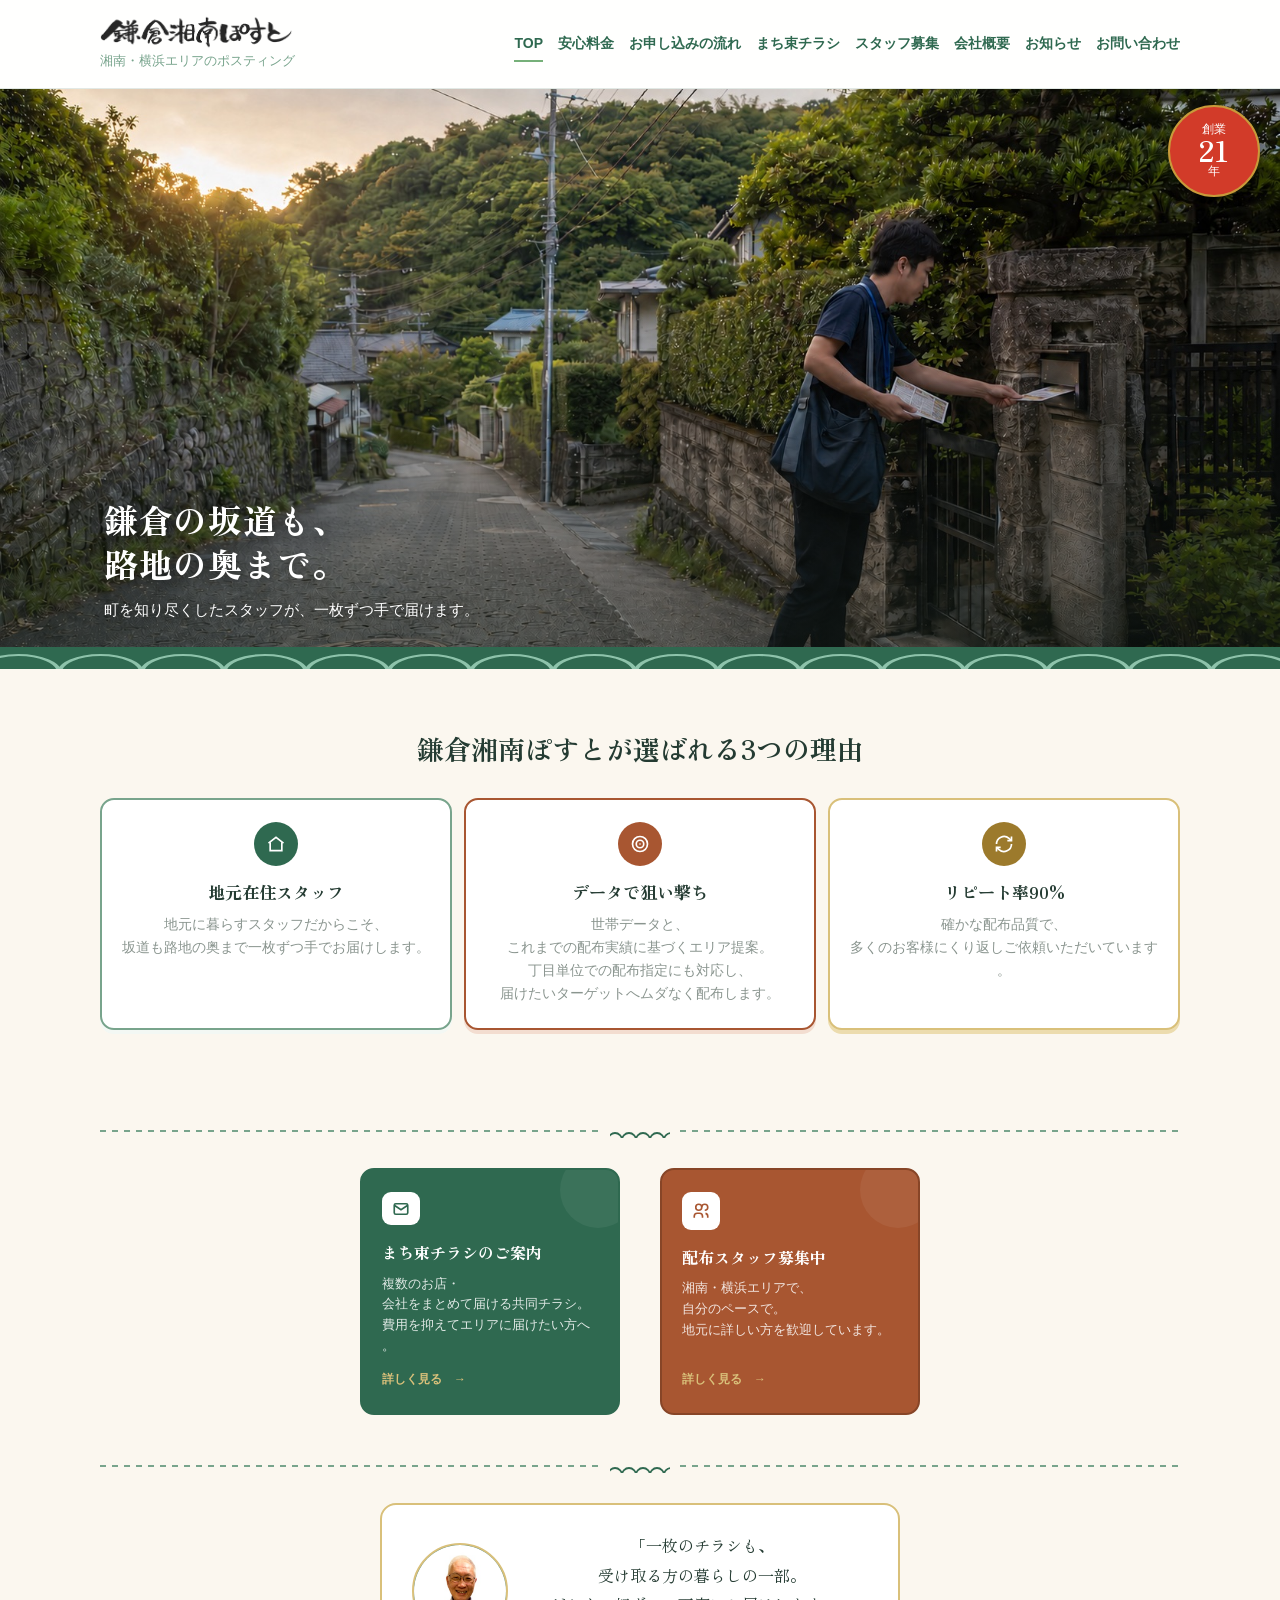
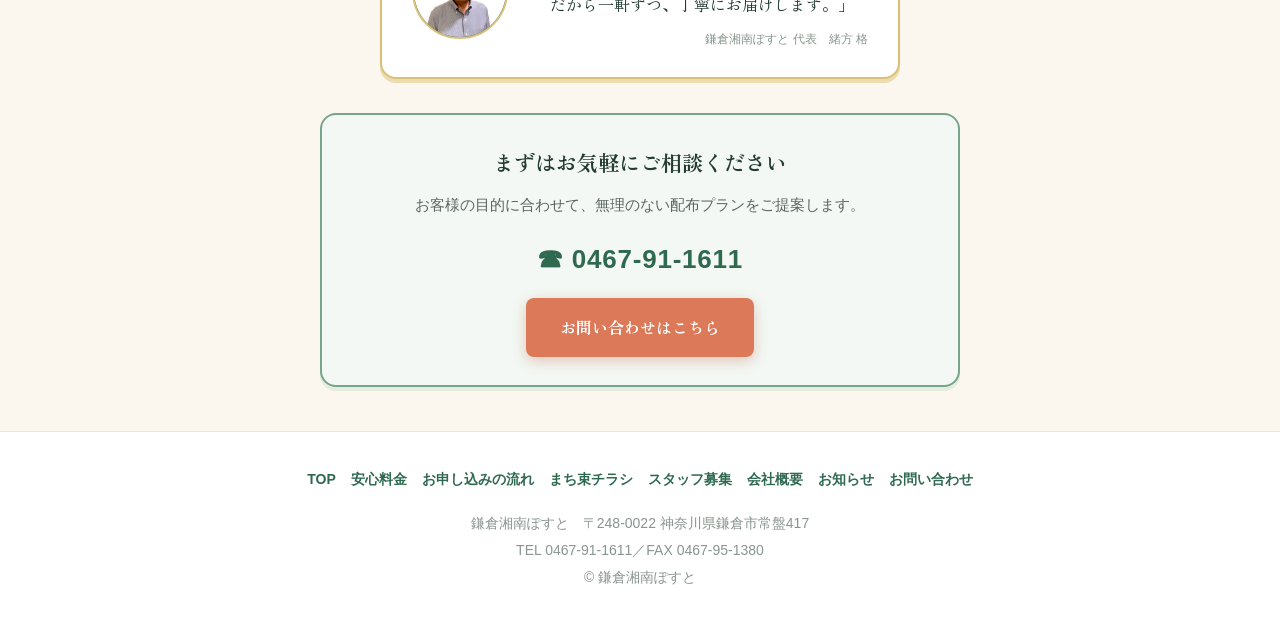
==== index.html @ 2217331f "Add files via upload" ====
<!DOCTYPE html>
<html lang="ja">
<head>
<meta charset="UTF-8">
<meta name="viewport" content="width=device-width, initial-scale=1">
<meta name="format-detection" content="telephone=no, date=no, address=no, email=no">
<title>鎌倉湘南ぽすと｜低価格・高品質のポスティング【湘南・横浜エリア】</title>
<meta name="description" content="湘南・横浜エリアの地域密着ポスティング。町を知り尽くしたスタッフが一枚ずつ手で届けます。リピート率90%の確かな配布品質。">
<link rel="preconnect" href="https://fonts.googleapis.com">
<link rel="preconnect" href="https://fonts.gstatic.com" crossorigin>
<link href="https://fonts.googleapis.com/css2?family=Zen+Old+Mincho:wght@700;900&display=swap" rel="stylesheet">
<link rel="stylesheet" href="css/style.css?v=20260710a">
</head>
<body>
<header class="site-header">
  <div class="inner">
    <a class="brand" href="index.html">
      <img class="brand-logo" src="img/logo.png" alt="鎌倉湘南ぽすと">
      <span class="brand-tag">湘南・横浜エリアのポスティング</span>
    </a>
    <button class="nav-toggle" aria-label="メニュー">≡</button>
    <nav class="nav" id="nav">
      <a href="index.html" class="is-current">TOP</a>
      <a href="price.html">安心料金</a>
      <a href="flow.html">お申し込みの流れ</a>
      <a href="machitaba.html">まち束チラシ</a>
      <a href="recruit.html">スタッフ募集</a>
      <a href="company.html">会社概要</a>
      <a href="news.html">お知らせ</a>
      <a href="contact.html">お問い合わせ</a>
    </nav>
  </div>
</header>

<section class="hero">
  <!-- ヒーロー画像：img/hero.jpg（採用＝配達シーン4案・徒歩投函）。差し替えるときはこのファイルを置き換える（JPEG推奨・目安600KB以下） -->
  <img class="hero-art" src="img/hero.jpg" width="1672" height="941" fetchpriority="high" decoding="async" alt="夕暮れの鎌倉、坂道沿いの家のポストへ歩いてチラシを投函する配達スタッフ">
  <div class="hero-overlay"></div>
  <div class="hero-copy">
    <h1>鎌倉の坂道も、<br>路地の奥まで。</h1>
    <p>町を知り尽くしたスタッフが、<br class="br-sm">一枚ずつ手で届けます。</p>
  </div>
  <div class="hero-seal"><span>創業</span><span class="num">21</span><span>年</span></div>
</section>

<svg class="wave-band" viewBox="0 0 560 22" preserveAspectRatio="none" aria-hidden="true">
  <rect width="560" height="22" fill="#2f6950"/>
  <g fill="none" stroke="#9fd3bb" stroke-width="2" opacity="0.85">
    <path d="M-10,26 a18,18 0 0,1 36,0 M26,26 a18,18 0 0,1 36,0 M62,26 a18,18 0 0,1 36,0 M98,26 a18,18 0 0,1 36,0 M134,26 a18,18 0 0,1 36,0 M170,26 a18,18 0 0,1 36,0 M206,26 a18,18 0 0,1 36,0 M242,26 a18,18 0 0,1 36,0 M278,26 a18,18 0 0,1 36,0 M314,26 a18,18 0 0,1 36,0 M350,26 a18,18 0 0,1 36,0 M386,26 a18,18 0 0,1 36,0 M422,26 a18,18 0 0,1 36,0 M458,26 a18,18 0 0,1 36,0 M494,26 a18,18 0 0,1 36,0 M530,26 a18,18 0 0,1 36,0"/>
  </g>
</svg>

<main class="container">
  <section>
    <h2>鎌倉湘南ぽすとが選ばれる<br class="br-sm">3つの理由</h2>
    <div class="features">
      <div class="feature">
        <div class="ico-badge"><svg viewBox="0 0 24 24" fill="none" stroke="#fff" stroke-width="2"><path d="M3 11l9-7 9 7"/><path d="M5 10v10h14V10"/></svg></div>
        <h3>地元在住スタッフ</h3>
        <p>地元に暮らすスタッフだからこそ、<br class="br-sm">坂道も路地の奥まで一枚ずつ手でお届けします。</p>
      </div>
      <div class="feature">
        <div class="ico-badge"><svg viewBox="0 0 24 24" fill="none" stroke="#fff" stroke-width="2"><circle cx="12" cy="12" r="9"/><circle cx="12" cy="12" r="4.5"/><circle cx="12" cy="12" r="1" fill="#fff" stroke="none"/></svg></div>
        <h3>データで狙い撃ち</h3>
        <p>世帯データと、これまでの配布実績に基づくエリア提案。<br class="br-sm">丁目単位での配布指定にも対応し、<br class="br-sm">届けたいターゲットへムダなく配布します。</p>
      </div>
      <div class="feature">
        <div class="ico-badge"><svg viewBox="0 0 24 24" fill="none" stroke="#fff" stroke-width="2"><path d="M3 12a9 9 0 0 1 15-6.7L21 8"/><path d="M21 3v5h-5"/><path d="M21 12a9 9 0 0 1-15 6.7L3 16"/><path d="M3 21v-5h5"/></svg></div>
        <h3>リピート率90%</h3>
        <p>確かな配布品質で、多くのお客様に<br class="br-sm">くり返しご依頼いただいています。</p>
      </div>
    </div>
  </section>

  <div class="divider">
    <span class="line"></span>
    <svg width="60" height="14" viewBox="0 0 60 14" aria-hidden="true"><g fill="none" stroke="#2f6950" stroke-width="1.8"><path d="M-2,16 a7,7 0 0,1 14,0 M12,16 a7,7 0 0,1 14,0 M26,16 a7,7 0 0,1 14,0 M40,16 a7,7 0 0,1 14,0 M54,16 a7,7 0 0,1 14,0"/></g></svg>
    <span class="line"></span>
  </div>

  <div class="banners">
    <a class="banner" href="machitaba.html">
      <div class="banner-ico"><svg viewBox="0 0 24 24" fill="none" stroke-width="2.2"><rect x="3" y="5" width="18" height="14" rx="2"/><path d="M3 7l9 6 9-6"/></svg></div>
      <h3>まち束チラシのご案内</h3>
      <p>複数のお店・会社をまとめて届ける共同チラシ。費用を抑えてエリアに届けたい方へ。</p>
      <span class="banner-more">詳しく見る　→</span>
    </a>

    <a class="banner terracotta" href="recruit.html">
      <div class="banner-ico"><svg viewBox="0 0 24 24" fill="none" stroke-width="2.2"><path d="M17 11a4 4 0 1 0-4-4"/><path d="M3 21v-2a4 4 0 0 1 4-4h3a4 4 0 0 1 4 4v2"/><circle cx="9" cy="7" r="4"/><path d="M21 21v-2a4 4 0 0 0-3-3.87"/></svg></div>
      <h3>配布スタッフ募集中</h3>
      <p>湘南・横浜エリアで、自分のペースで。地元に詳しい方を歓迎しています。</p>
      <span class="banner-more">詳しく見る　→</span>
    </a>
  </div>

  <div class="divider">
    <span class="line"></span>
    <svg width="60" height="14" viewBox="0 0 60 14" aria-hidden="true"><g fill="none" stroke="#2f6950" stroke-width="1.8"><path d="M-2,16 a7,7 0 0,1 14,0 M12,16 a7,7 0 0,1 14,0 M26,16 a7,7 0 0,1 14,0 M40,16 a7,7 0 0,1 14,0 M54,16 a7,7 0 0,1 14,0"/></g></svg>
    <span class="line"></span>
  </div>

  <div class="voice">
    <div class="avatar"><img src="img/ogata-portrait.jpg" width="96" height="96" loading="lazy" decoding="async" alt="代表 緒方格"></div>
    <div>
      <blockquote>「一枚のチラシも、受け取る方の暮らしの一部。<br>だから一軒ずつ、丁寧にお届けします。」</blockquote>
      <cite>鎌倉湘南ぽすと 代表　緒方 格</cite>
    </div>
  </div>

  <div class="cta">
    <h2>まずはお気軽に<br class="br-sm">ご相談ください</h2>
    <p>お客様の目的に合わせて、無理のない配布プランをご提案します。</p>
    <a class="tel" href="tel:0467911611">☎ 0467-91-1611</a>
    <a class="btn" href="contact.html">お問い合わせはこちら</a>
  </div>
</main>

<footer class="site-footer">
  <div class="container">
    <nav class="nav">
      <a href="index.html">TOP</a>
      <a href="price.html">安心料金</a>
      <a href="flow.html">お申し込みの流れ</a>
      <a href="machitaba.html">まち束チラシ</a>
      <a href="recruit.html">スタッフ募集</a>
      <a href="company.html">会社概要</a>
      <a href="news.html">お知らせ</a>
      <a href="contact.html">お問い合わせ</a>
    </nav>
    <p>鎌倉湘南ぽすと　〒248-0022 神奈川県鎌倉市常盤417<br>TEL 0467-91-1611／FAX 0467-95-1380<br>© 鎌倉湘南ぽすと</p>
  </div>
</footer>
<script src="js/nav.js"></script>
</body>
</html>
---- css/style.css ----
/* 鎌倉湘南ぽすと 共通スタイル（和モダン・写真主役） */
:root {
  --green-dark: #243b32;
  --green: #76b079;
  --green-soft: #78a48c;
  --green-deep: #2f6950;
  --green-bg: #f3f8f4;
  --cream: #fbf7ef;
  --coral: #db7958;
  --coral-hover: #c96848;
  --vermilion: #d23b29;
  --gold: #c89a3a;
  --gold-muted: #d9c07a;
  --gold-muted-bg: #ecdcae;
  --terracotta: #a85631;
  --terracotta-deep: #874527;
  --terracotta-bg: #f3ddd0;
  --text: #5b6661;
  --border: #e2e9e5;
  --serif: "Zen Old Mincho", "Hiragino Mincho ProN", serif;
  --sans: "Hiragino Kaku Gothic ProN", "Yu Gothic", Meiryo, sans-serif;
}
* { box-sizing: border-box; }
html { scroll-behavior: smooth; overflow-x: hidden; }
body {
  margin: 0; overflow-x: hidden; color: var(--text); background: var(--cream);
  font-family: var(--sans); font-size: 17px; line-height: 1.9;
  -webkit-text-size-adjust: 100%;
  line-break: strict; word-break: normal;
}
h1, h2, h3, p, .lead, .areas, .brand-tag, .nav a, td, th, li, blockquote, cite, .banner-more { word-break: keep-all; overflow-wrap: break-word; }
.tel, a[href^="mailto"] { overflow-wrap: anywhere; }
a { color: var(--green-deep); }
img { max-width: 100%; height: auto; display: block; }
.container { width: 100%; max-width: 1120px; margin: 0 auto; padding: 0 20px; }
.serif { font-family: var(--serif); }

/* ヘッダー */
.site-header { position: sticky; top: 0; z-index: 50; background: rgba(255,255,255,.95); border-bottom: 1px solid var(--border); backdrop-filter: saturate(180%) blur(6px); }
.site-header .inner { display: flex; align-items: center; justify-content: space-between; padding: 14px 20px; max-width: 1120px; margin: 0 auto; }
.brand { display: flex; flex-direction: column; text-decoration: none; color: var(--green-dark); flex-shrink: 0; }
.brand-logo { height: 36px; width: auto; display: block; }
.brand-tag { font-size: 12.5px; color: var(--green-soft); white-space: nowrap; }
.nav { display: flex; flex-wrap: wrap; gap: 4px 15px; }
.nav a { color: var(--green-deep); font-size: 14px; font-weight: 700; text-decoration: none; padding: 4px 0; white-space: nowrap; }
.nav a:hover { color: var(--coral); }
.nav a.is-current { border-bottom: 2px solid var(--green); }
.nav-toggle { display: none; background: none; border: 0; font-size: 26px; color: var(--green-dark); cursor: pointer; }

/* ヒーロー */
.hero { position: relative; overflow: hidden; height: clamp(320px, 62vh, 560px); }
.hero .hero-art { width: 100%; height: 100%; object-fit: cover; object-position: center 30%; display: block; }
.hero-overlay { position: absolute; inset: 0; background: linear-gradient(180deg, rgba(20,30,25,0) 40%, rgba(20,30,25,.5)); }
.hero-copy { position: absolute; left: 0; right: 0; bottom: 0; padding: 22px 24px; max-width: 1120px; margin: 0 auto; }
.hero-copy h1 { font-family: var(--serif); color: #fff; font-size: 34px; font-weight: 900; line-height: 1.3; letter-spacing: .02em; margin: 0; text-shadow: 0 2px 14px rgba(0,0,0,.55); }
.hero-copy p { color: #fff; font-size: 15px; margin: 10px 0 0; text-shadow: 0 1px 8px rgba(0,0,0,.65); }
.hero-seal { position: absolute; top: 16px; right: 20px; width: 92px; height: 92px; border-radius: 50%; background: var(--vermilion); color: #fff; display: flex; flex-direction: column; align-items: center; justify-content: center; line-height: 1.05; box-shadow: 0 3px 12px rgba(0,0,0,.28); border: 2px solid var(--gold); }
.hero-seal .num { font-family: var(--serif); font-size: 28px; font-weight: 900; }
.hero-seal span { font-size: 12px; }

/* 青海波の帯 */
.wave-band { display: block; width: 100%; height: 22px; }

/* ページ見出し（下層ページ） */
.page-head { text-align: center; padding: 44px 0 8px; }
.page-head .eyebrow { color: var(--green-soft); font-size: 12px; font-weight: 700; letter-spacing: .12em; margin: 0 0 6px; }
.page-head h1 { font-family: var(--serif); color: var(--green-dark); font-size: 28px; font-weight: 900; margin: 0; }

/* セクション */
main section { padding: 18px 0 42px; }
main section h2 { font-family: var(--serif); color: var(--green-dark); font-size: 27px; font-weight: 700; text-align: center; margin: 36px 0 24px; }
main section h3 { font-family: var(--serif); color: var(--green-deep); font-size: 19px; font-weight: 700; margin: 40px 0 12px; }
.lead { text-align: center; max-width: 680px; margin: 0 auto 18px; font-size: 15px; }
main section p { margin: 0 0 18px; font-size: 15px; }

/* 特徴カード */
.features { display: grid; grid-template-columns: repeat(3, 1fr); gap: 12px; margin: 8px 0; }
.feature { min-width: 0; text-align: center; background: #fff; border: 2px solid var(--green-soft); border-radius: 14px; padding: 22px 14px; box-shadow: 0 4px 0 var(--green-bg); }
.feature:nth-child(2) { border-color: var(--terracotta); box-shadow: 0 4px 0 var(--terracotta-bg); }
.feature:nth-child(3) { border-color: var(--gold-muted); box-shadow: 0 4px 0 var(--gold-muted-bg); }
.feature .ico-badge { width: 44px; height: 44px; border-radius: 50%; margin: 0 auto 10px; display: flex; align-items: center; justify-content: center; background: var(--green-deep); }
.feature:nth-child(2) .ico-badge { background: var(--terracotta); }
.feature:nth-child(3) .ico-badge { background: #9c7a2c; }
.feature .ico-badge svg { width: 20px; height: 20px; }
.feature h3 { font-family: var(--serif); color: var(--green-dark); font-size: 17px; font-weight: 900; margin: 0 0 6px; }
.feature p { font-size: 13.5px; line-height: 1.7; margin: 0; color: #8a958f; }

/* セクション区切り（波モチーフ） */
.divider { display: flex; align-items: center; gap: 10px; margin: 44px 0 30px; }
.divider .line { flex: 1; height: 2px; background: repeating-linear-gradient(90deg, var(--green-soft), var(--green-soft) 6px, transparent 6px, transparent 12px); }
.divider svg { flex-shrink: 0; }

/* バナー（まち束チラシ・募集など） */
.banners { display: grid; grid-template-columns: repeat(2, minmax(0, 260px)); gap: 40px; margin: 12px auto; justify-content: center; }
.banner { min-width: 0; display: flex; flex-direction: column; text-decoration: none; padding: 22px 20px; border-radius: 14px; border: 2px solid var(--green-deep); background: var(--green-deep); text-align: left; color: #fff; position: relative; overflow: hidden; aspect-ratio: 1 / 0.95; }
.banner::before { content: ""; position: absolute; top: -18px; right: -18px; width: 76px; height: 76px; border-radius: 50%; background: rgba(255,255,255,.06); }
.banner .banner-ico { width: 38px; height: 38px; border-radius: 9px; background: #fff; display: flex; align-items: center; justify-content: center; margin-bottom: 12px; }
.banner .banner-ico svg { width: 18px; height: 18px; }
.banner h3 { font-family: var(--serif); font-size: 16px; font-weight: 900; margin: 0 0 6px; color: #fff; }
.banner p { margin: 0; font-size: 12.5px; line-height: 1.65; color: rgba(255,255,255,.85); }
.banner .banner-more { margin-top: auto; padding-top: 12px; font-size: 12px; font-weight: 700; color: var(--gold-muted); }
.banner.terracotta { border-color: var(--terracotta-deep); background: var(--terracotta); }
.banner.terracotta .banner-ico svg { stroke: var(--terracotta); }
.banner:not(.terracotta) .banner-ico svg { stroke: var(--green-deep); }

@media (max-width: 560px) {
  .banners { grid-template-columns: 1fr; }
  .banner { aspect-ratio: auto; }
  .hero { height: clamp(320px, 130vw, 480px); }
  .hero .hero-art { object-position: 74% 38%; }
  .hero-seal { width: 72px; height: 72px; }
  .hero-seal .num { font-size: 22px; }
  .hero-seal span { font-size: 10px; }
  .voice { flex-direction: column; text-align: center; gap: 16px; padding: 24px 20px; }
  .voice cite { text-align: center; }
}

/* 代表のひとこと */
.voice { display: flex; align-items: center; gap: 28px; max-width: 520px; margin: 18px auto; padding: 26px 30px; border: 2px solid var(--gold-muted); border-radius: 16px; background: #fff; box-shadow: 0 4px 0 var(--gold-muted-bg); }
.voice > div:last-child { min-width: 0; flex: 1; }
.voice .avatar { width: 96px; height: 96px; border-radius: 50%; background: var(--green-deep); color: #fff; font-size: 12px; font-weight: 700; display: flex; align-items: center; justify-content: center; flex-shrink: 0; overflow: hidden; border: 2px solid var(--gold-muted); }
.voice .avatar img { width: 100%; height: 100%; object-fit: cover; object-position: center 15%; }
.voice blockquote { margin: 0; font-family: var(--serif); font-size: 16px; line-height: 1.85; color: var(--green-dark); text-align: center; }
.voice cite { display: block; font-style: normal; font-size: 12px; color: #8a958f; margin-top: 8px; text-align: right; }

/* 料金テーブル */
/* 地区カード（料金） */
.area-block { border: 2px solid var(--green-soft); border-radius: 14px; overflow: hidden; margin: 0 0 64px; background: #fff; box-shadow: 0 4px 0 var(--green-bg); }
.area-block:last-child { margin-bottom: 0; }
.area-block .area-head { background: var(--green-bg); padding: 18px 20px; border-bottom: 1px solid var(--border); }
.area-block .area-head h3 { margin: 0 0 8px; padding: 0; border: 0; font-family: var(--serif); color: var(--green-dark); font-size: 21px; }
.area-block .areas { margin: 0; font-size: 14px; color: var(--text); line-height: 1.95; word-break: keep-all; overflow-wrap: break-word; }
.area-block .areas .a { white-space: nowrap; }
.area-block .area-body { padding: 8px 20px 20px; }
.area-block .area-body .price-table { margin: 0; }
.area-block .area-body .note { margin: 12px 0 0; font-size: 13px; color: #8a958f; }

/* 注意書きボックス */
.note-box { max-width: 680px; margin: 0 auto; border: 2px solid var(--gold-muted); border-radius: 14px; background: #fff; box-shadow: 0 4px 0 var(--gold-muted-bg); padding: 20px 24px; }
.note-box h2 { margin: 0 0 10px; font-family: var(--serif); color: var(--green-deep); font-size: 17px; text-align: center; }
.note-box p { margin: 0 0 12px; font-size: 14px; line-height: 1.9; text-align: center; }
.note-box p:last-child { margin-bottom: 0; }

.price-table { width: 100%; max-width: 420px; border-collapse: collapse; margin: 14px auto 40px; font-size: 16px; }
.area-block .area-body .price-table { max-width: none; }
.price-table caption { font-family: var(--serif); font-weight: 700; color: var(--green-dark); text-align: center; margin-bottom: 8px; }
.price-table th, .price-table td { border: 1px solid var(--border); padding: 12px 14px; text-align: center; }
.price-table th { background: var(--green-bg); color: var(--green-deep); }
.price-table td:last-child { white-space: nowrap; }

/* 流れステップ */
.steps { list-style: none; counter-reset: step; padding: 0; margin: 8px auto; max-width: 700px; }
.steps li { position: relative; border: 2px solid var(--border); border-radius: 14px; background: #fff; padding: 22px 24px 22px 68px; margin-bottom: 30px; box-shadow: 0 4px 0 var(--green-bg); }
.steps li::before { counter-increment: step; content: counter(step); position: absolute; left: 18px; top: 20px; width: 36px; height: 36px; display: flex; align-items: center; justify-content: center; border-radius: 50%; background: var(--green-deep); color: #fff; font-family: var(--serif); font-weight: 700; font-size: 17px; }
.steps li:not(:last-child)::after { content: ""; position: absolute; left: 35px; bottom: -22px; height: 22px; border-left: 2px dotted var(--green); opacity: .6; }
.steps li h3 { font-family: var(--serif); margin: 0 0 10px; color: var(--green-deep); font-size: 21px; }
.steps li p { margin: 0; font-size: 15px; line-height: 1.95; }

/* お知らせ */
.news-list { list-style: none; padding: 0; margin: 8px auto; max-width: 700px; }
.news-list li { display: flex; gap: 16px; border-bottom: 1px solid var(--border); padding: 16px 0; font-size: 16px; }
.news-list time { color: var(--green-soft); white-space: nowrap; font-weight: 700; flex-shrink: 0; }
.news-list li span { flex: 1; min-width: 0; word-break: keep-all; overflow-wrap: break-word; }

@media (max-width: 560px) {
  .news-list li { flex-direction: column; gap: 6px; }
}

/* 定義リスト（会社概要） */
.info-table { width: 100%; max-width: 640px; margin: 12px auto; border-collapse: collapse; table-layout: fixed; }
.info-table th, .info-table td { border-bottom: 1px solid var(--border); padding: 14px 12px; text-align: left; font-size: 16px; vertical-align: top; overflow-wrap: break-word; }
.info-table th { width: 34%; color: var(--green-deep); font-family: var(--serif); }
.info-table td { width: 66%; }
.info-table.center { max-width: 360px; }
.info-table.center th, .info-table.center td { text-align: center; }
.info-table.center th { width: 50%; }
.info-table.center td { width: 50%; }

/* フォーム */
.form { max-width: 480px; margin: 8px auto; background: #fff; border: 1px solid var(--border); border-radius: 16px; padding: 32px 28px; box-shadow: 0 4px 14px rgba(44,64,55,.05); }
.form label { display: block; margin-bottom: 18px; font-size: 14px; font-weight: 700; color: var(--green-deep); }
.form label:last-of-type { margin-bottom: 22px; }
.form input, .form textarea, .form select { width: 100%; margin-top: 8px; padding: 12px; border: 1px solid var(--border); border-radius: 8px; font-size: 16px; font-family: inherit; font-weight: 400; color: var(--text); background: #fff; }
.form select { appearance: auto; }
.form .checkbox-row { display: flex; align-items: flex-start; gap: 8px; font-size: 13px; font-weight: 400; color: var(--text); }
.form .checkbox-row input[type="checkbox"] { width: auto; margin-top: 3px; flex-shrink: 0; }
.form .btn { width: 100%; }

/* CTA */
.cta { margin: 34px auto 8px; max-width: 640px; padding: 28px 22px; border-radius: 16px; border: 2px solid var(--green-soft); background: var(--green-bg); box-shadow: 0 4px 0 #e3ecdf; text-align: center; }
.cta h2 { font-family: var(--serif); color: var(--green-dark); font-size: 21px; margin: 0 0 8px; }
.cta p { font-size: 15px; margin: 0 0 16px; }
.tel { display: block; color: var(--green-deep); font-size: 26px; font-weight: 700; letter-spacing: .03em; text-decoration: none; margin-bottom: 14px; }
.btn { display: inline-block; padding: 14px 34px; border: 0; cursor: pointer; border-radius: 8px; color: #fff; background: var(--coral); box-shadow: 0 4px 14px rgba(182,84,51,.3); font-family: var(--serif); font-size: 16px; font-weight: 700; text-decoration: none; }
.btn:hover, .btn:focus { background: var(--coral-hover); }

/* フッター */
.site-footer { border-top: 1px solid var(--border); margin-top: 44px; padding: 30px 0; text-align: center; font-size: 14px; color: #8a958f; background: #fff; }
.site-footer .nav { justify-content: center; margin-bottom: 14px; }

/* スマホでだけ改行させる */
.br-sm { display: none; }
@media (max-width: 480px) {
  .br-sm { display: inline; }
}

/* スマホでは番号バッジを上に出して、本文の横幅を確保する */
@media (max-width: 560px) {
  .steps li { padding: 62px 20px 20px 20px; }
  .steps li::before { left: 20px; top: 18px; }
  .steps li:not(:last-child)::after { left: 37px; }
}

/* レスポンシブ */
@media (max-width: 900px) {
  body { font-size: 16px; }
  .features { grid-template-columns: 1fr; }
  .hero-copy h1 { font-size: 26px; }
  .page-head h1 { font-size: 23px; }
  .brand-logo { height: 28px; }
  .brand-tag { font-size: 10.5px; }
  .nav-toggle { display: block; }
  /* ハンバーガー化はヘッダーのメニューだけ。フッターのリンク集は常時テキスト表示 */
  .site-header .nav { display: none; position: absolute; top: 100%; left: 0; right: 0; flex-direction: column; gap: 0; background: #fff; border-bottom: 1px solid var(--border); padding: 8px 20px 16px; }
  .site-header .nav.open { display: flex; }
  .site-header .nav a { padding: 12px 0; border-bottom: 1px solid var(--border); }
  .site-footer .nav { gap: 2px 18px; padding: 0 12px; }
  .site-footer .nav a { padding: 6px 2px; }
}
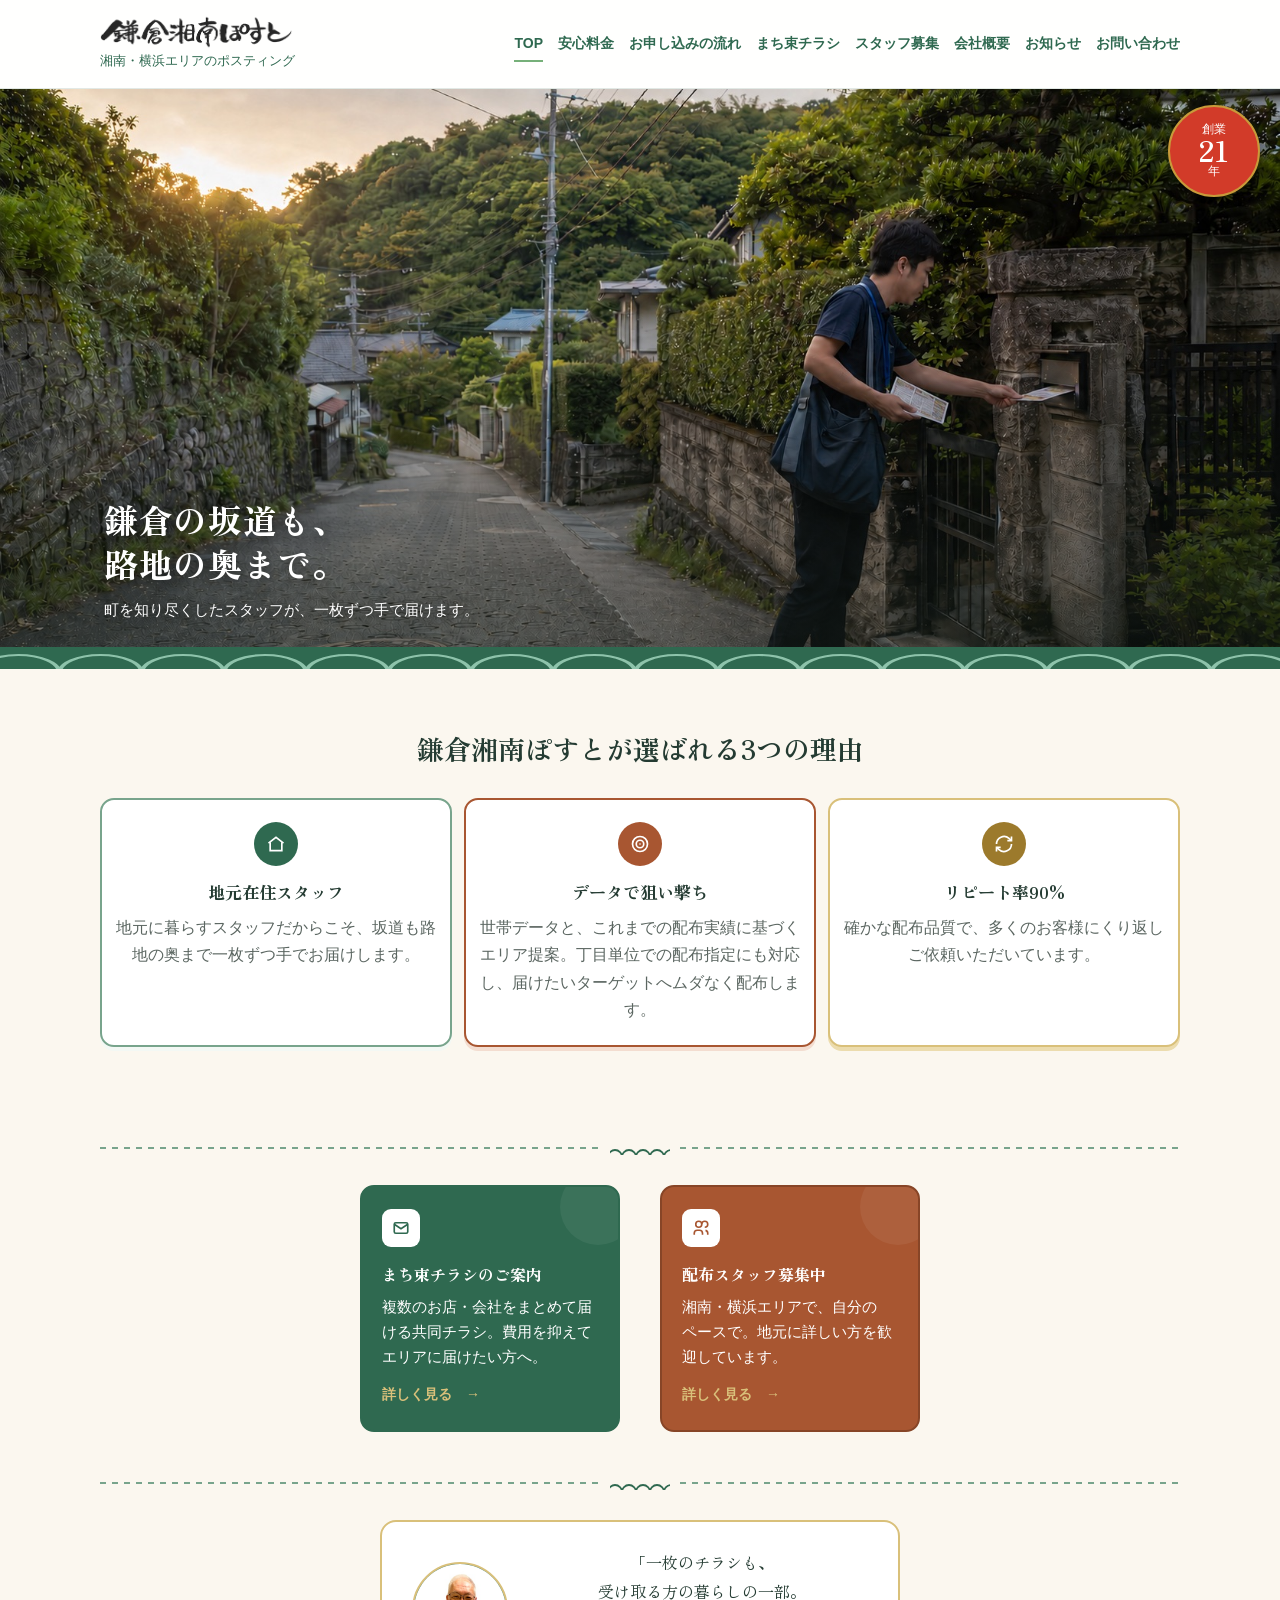
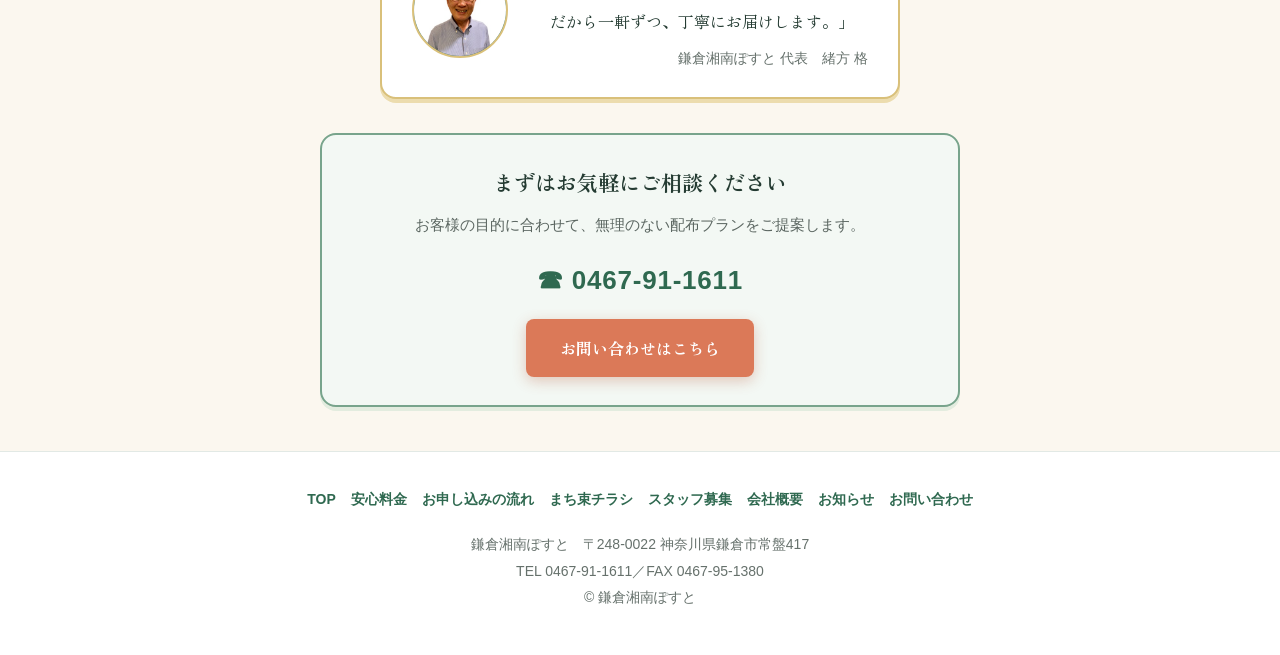
==== commit 72a898b9: "スマホ下の連絡バーを追加・CSSの版を20261124aに" ====
--- a/index.html
+++ b/index.html
@@ -2,16 +2,98 @@
 <html lang="ja">
 <head>
 <meta charset="UTF-8">
-<meta name="viewport" content="width=device-width, initial-scale=1">
+<meta name="viewport" content="width=device-width, initial-scale=1, viewport-fit=cover">
 <meta name="format-detection" content="telephone=no, date=no, address=no, email=no">
 <title>鎌倉湘南ぽすと｜低価格・高品質のポスティング【湘南・横浜エリア】</title>
 <meta name="description" content="湘南・横浜エリアの地域密着ポスティング。町を知り尽くしたスタッフが一枚ずつ手で届けます。リピート率90%の確かな配布品質。">
+<link rel="canonical" href="https://kamakurapost.com/">
+<meta property="og:type" content="website">
+<meta property="og:site_name" content="鎌倉湘南ぽすと">
+<meta property="og:locale" content="ja_JP">
+<meta property="og:title" content="鎌倉湘南ぽすと｜低価格・高品質のポスティング【湘南・横浜エリア】">
+<meta property="og:description" content="湘南・横浜エリアの地域密着ポスティング。町を知り尽くしたスタッフが一枚ずつ手で届けます。リピート率90%の確かな配布品質。">
+<meta property="og:url" content="https://kamakurapost.com/">
+<meta property="og:image" content="https://kamakurapost.com/img/hero.jpg">
+<meta property="og:image:width" content="1672">
+<meta property="og:image:height" content="941">
+<meta property="og:image:alt" content="夕暮れの鎌倉、坂道沿いの家のポストへ歩いてチラシを投函する配達スタッフ">
+<meta name="twitter:card" content="summary_large_image">
 <link rel="preconnect" href="https://fonts.googleapis.com">
 <link rel="preconnect" href="https://fonts.gstatic.com" crossorigin>
 <link href="https://fonts.googleapis.com/css2?family=Zen+Old+Mincho:wght@700;900&display=swap" rel="stylesheet">
-<link rel="stylesheet" href="css/style.css?v=20260710a">
+<link rel="stylesheet" href="css/style.css?v=20261124a">
+<!-- 構造化データ（JSON-LD）：このサイトの「会社の正体」を検索エンジン・AIに伝える唯一のブロック。
+     ⚠️ ここに書いてよいのは、ページ上に実際に表示されている事実だけ（Googleの構造化データポリシー）。
+     ⚠️ 営業時間・メールアドレス・口コミ・評価は未公表なので絶対に書き足さないこと。
+     住所/電話/料金を変えたときは、company.html・price.html・フッターと必ず一緒に直す。 -->
+<script type="application/ld+json">
+{
+  "@context": "https://schema.org",
+  "@type": "LocalBusiness",
+  "@id": "https://kamakurapost.com/#localbusiness",
+  "name": "鎌倉湘南ぽすと",
+  "legalName": "株式会社山鳳",
+  "url": "https://kamakurapost.com/",
+  "telephone": "+81-467-91-1611",
+  "faxNumber": "+81-467-95-1380",
+  "address": {
+    "@type": "PostalAddress",
+    "postalCode": "248-0022",
+    "addressCountry": "JP",
+    "addressRegion": "神奈川県",
+    "addressLocality": "鎌倉市",
+    "streetAddress": "常盤417"
+  },
+  "foundingDate": "2005-02",
+  "image": "https://kamakurapost.com/img/hero.jpg",
+  "logo": "https://kamakurapost.com/img/logo.png",
+  "sameAs": [
+    "https://www.google.com/maps?cid=4487396070537548105"
+  ],
+  "description": "神奈川県鎌倉市のポスティング（チラシ配布）会社。地元在住のスタッフが、鎌倉・逗子・藤沢・茅ヶ崎・葉山などの湘南地区と横浜市の一部で、一枚ずつ手で配布します。チラシのデザイン・印刷、共同チラシ「まち束チラシ」にも対応。",
+  "priceRange": "¥5.5〜¥11/枚（税抜）",
+  "areaServed": [
+    "鎌倉市",
+    "逗子市",
+    "藤沢市",
+    "茅ヶ崎市",
+    "葉山町",
+    "横浜市栄区"
+  ],
+  "hasOfferCatalog": {
+    "@type": "OfferCatalog",
+    "name": "サービス",
+    "itemListElement": [
+      {
+        "@type": "Offer",
+        "itemOffered": {
+          "@type": "Service",
+          "name": "ポスティング（チラシ配布）",
+          "url": "https://kamakurapost.com/price.html"
+        }
+      },
+      {
+        "@type": "Offer",
+        "itemOffered": {
+          "@type": "Service",
+          "name": "チラシのデザイン・印刷",
+          "url": "https://kamakurapost.com/company.html"
+        }
+      },
+      {
+        "@type": "Offer",
+        "itemOffered": {
+          "@type": "Service",
+          "name": "まち束チラシ（共同チラシ）",
+          "url": "https://kamakurapost.com/machitaba.html"
+        }
+      }
+    ]
+  }
+}
+</script>
 </head>
-<body>
+<body class="has-contact-bar">
 <header class="site-header">
   <div class="inner">
     <a class="brand" href="index.html">
@@ -131,6 +213,7 @@
     <p>鎌倉湘南ぽすと　〒248-0022 神奈川県鎌倉市常盤417<br>TEL 0467-91-1611／FAX 0467-95-1380<br>© 鎌倉湘南ぽすと</p>
   </div>
 </footer>
+<div class="contact-bar"><a class="cb-call" href="tel:0467911611">電話する</a><a class="cb-form" href="contact.html">フォームで問い合わせる</a></div>
 <script src="js/nav.js"></script>
 </body>
 </html>
--- a/css/style.css
+++ b/css/style.css
@@ -16,6 +16,7 @@
   --terracotta-deep: #874527;
   --terracotta-bg: #f3ddd0;
   --text: #5b6661;
+  --text-sub: #66716c; /* 補足の文字。白地で読める濃さ（旧 #8a958f は薄すぎた） */
   --border: #e2e9e5;
   --serif: "Zen Old Mincho", "Hiragino Mincho ProN", serif;
   --sans: "Hiragino Kaku Gothic ProN", "Yu Gothic", Meiryo, sans-serif;
@@ -40,7 +41,7 @@
 .site-header .inner { display: flex; align-items: center; justify-content: space-between; padding: 14px 20px; max-width: 1120px; margin: 0 auto; }
 .brand { display: flex; flex-direction: column; text-decoration: none; color: var(--green-dark); flex-shrink: 0; }
 .brand-logo { height: 36px; width: auto; display: block; }
-.brand-tag { font-size: 12.5px; color: var(--green-soft); white-space: nowrap; }
+.brand-tag { font-size: 12.5px; color: var(--green-deep); white-space: nowrap; }
 .nav { display: flex; flex-wrap: wrap; gap: 4px 15px; }
 .nav a { color: var(--green-deep); font-size: 14px; font-weight: 700; text-decoration: none; padding: 4px 0; white-space: nowrap; }
 .nav a:hover { color: var(--coral); }
@@ -83,7 +84,8 @@
 .feature:nth-child(3) .ico-badge { background: #9c7a2c; }
 .feature .ico-badge svg { width: 20px; height: 20px; }
 .feature h3 { font-family: var(--serif); color: var(--green-dark); font-size: 17px; font-weight: 900; margin: 0 0 6px; }
-.feature p { font-size: 13.5px; line-height: 1.7; margin: 0; color: #8a958f; }
+.feature p { font-size: 15.5px; line-height: 1.75; margin: 0; color: var(--text); word-break: normal; }
+.feature p .br-sm { display: none; }
 
 /* セクション区切り（波モチーフ） */
 .divider { display: flex; align-items: center; gap: 10px; margin: 44px 0 30px; }
@@ -97,8 +99,8 @@
 .banner .banner-ico { width: 38px; height: 38px; border-radius: 9px; background: #fff; display: flex; align-items: center; justify-content: center; margin-bottom: 12px; }
 .banner .banner-ico svg { width: 18px; height: 18px; }
 .banner h3 { font-family: var(--serif); font-size: 16px; font-weight: 900; margin: 0 0 6px; color: #fff; }
-.banner p { margin: 0; font-size: 12.5px; line-height: 1.65; color: rgba(255,255,255,.85); }
-.banner .banner-more { margin-top: auto; padding-top: 12px; font-size: 12px; font-weight: 700; color: var(--gold-muted); }
+.banner p { margin: 0; font-size: 14.5px; line-height: 1.7; color: #fff; word-break: normal; }
+.banner .banner-more { margin-top: auto; padding-top: 12px; font-size: 14px; font-weight: 700; color: var(--gold-muted); }
 .banner.terracotta { border-color: var(--terracotta-deep); background: var(--terracotta); }
 .banner.terracotta .banner-ico svg { stroke: var(--terracotta); }
 .banner:not(.terracotta) .banner-ico svg { stroke: var(--green-deep); }
@@ -121,7 +123,7 @@
 .voice .avatar { width: 96px; height: 96px; border-radius: 50%; background: var(--green-deep); color: #fff; font-size: 12px; font-weight: 700; display: flex; align-items: center; justify-content: center; flex-shrink: 0; overflow: hidden; border: 2px solid var(--gold-muted); }
 .voice .avatar img { width: 100%; height: 100%; object-fit: cover; object-position: center 15%; }
 .voice blockquote { margin: 0; font-family: var(--serif); font-size: 16px; line-height: 1.85; color: var(--green-dark); text-align: center; }
-.voice cite { display: block; font-style: normal; font-size: 12px; color: #8a958f; margin-top: 8px; text-align: right; }
+.voice cite { display: block; font-style: normal; font-size: 14px; color: var(--text-sub); margin-top: 8px; text-align: right; }
 
 /* 料金テーブル */
 /* 地区カード（料金） */
@@ -133,7 +135,7 @@
 .area-block .areas .a { white-space: nowrap; }
 .area-block .area-body { padding: 8px 20px 20px; }
 .area-block .area-body .price-table { margin: 0; }
-.area-block .area-body .note { margin: 12px 0 0; font-size: 13px; color: #8a958f; }
+.area-block .area-body .note { margin: 12px 0 0; font-size: 14.5px; color: var(--text-sub); }
 
 /* 注意書きボックス */
 .note-box { max-width: 680px; margin: 0 auto; border: 2px solid var(--gold-muted); border-radius: 14px; background: #fff; box-shadow: 0 4px 0 var(--gold-muted-bg); padding: 20px 24px; }
@@ -159,7 +161,7 @@
 /* お知らせ */
 .news-list { list-style: none; padding: 0; margin: 8px auto; max-width: 700px; }
 .news-list li { display: flex; gap: 16px; border-bottom: 1px solid var(--border); padding: 16px 0; font-size: 16px; }
-.news-list time { color: var(--green-soft); white-space: nowrap; font-weight: 700; flex-shrink: 0; }
+.news-list time { color: var(--green-deep); white-space: nowrap; font-weight: 700; flex-shrink: 0; }
 .news-list li span { flex: 1; min-width: 0; word-break: keep-all; overflow-wrap: break-word; }
 
 @media (max-width: 560px) {
@@ -195,7 +197,7 @@
 .btn:hover, .btn:focus { background: var(--coral-hover); }
 
 /* フッター */
-.site-footer { border-top: 1px solid var(--border); margin-top: 44px; padding: 30px 0; text-align: center; font-size: 14px; color: #8a958f; background: #fff; }
+.site-footer { border-top: 1px solid var(--border); margin-top: 44px; padding: 30px 0; text-align: center; font-size: 14px; color: var(--text-sub); background: #fff; }
 .site-footer .nav { justify-content: center; margin-bottom: 14px; }
 
 /* スマホでだけ改行させる */
@@ -227,3 +229,14 @@
   .site-footer .nav { gap: 2px 18px; padding: 0 12px; }
   .site-footer .nav a { padding: 6px 2px; }
 }
+
+/* スマホだけ：画面の下に「電話する／フォームで問い合わせる」をいつも出す（2026-11-24）
+   contact.html と recruit.html には置かない（そのページ自体がフォームなので） */
+.contact-bar { display: none; }
+@media (max-width: 700px) {
+  body.has-contact-bar { padding-bottom: 68px; }
+  .contact-bar { display: grid; grid-template-columns: 1fr 1fr; gap: 8px; position: fixed; left: 0; right: 0; bottom: 0; z-index: 60; background: var(--green-dark); padding: 8px; padding-bottom: max(8px, env(safe-area-inset-bottom)); }
+  .contact-bar a { display: flex; align-items: center; justify-content: center; min-height: 48px; border-radius: 8px; font-weight: 700; font-size: 15.5px; text-decoration: none; -webkit-tap-highlight-color: transparent; }
+  .contact-bar .cb-call { background: var(--cream); color: var(--green-dark); }
+  .contact-bar .cb-form { background: var(--terracotta); color: #fff; }
+}
